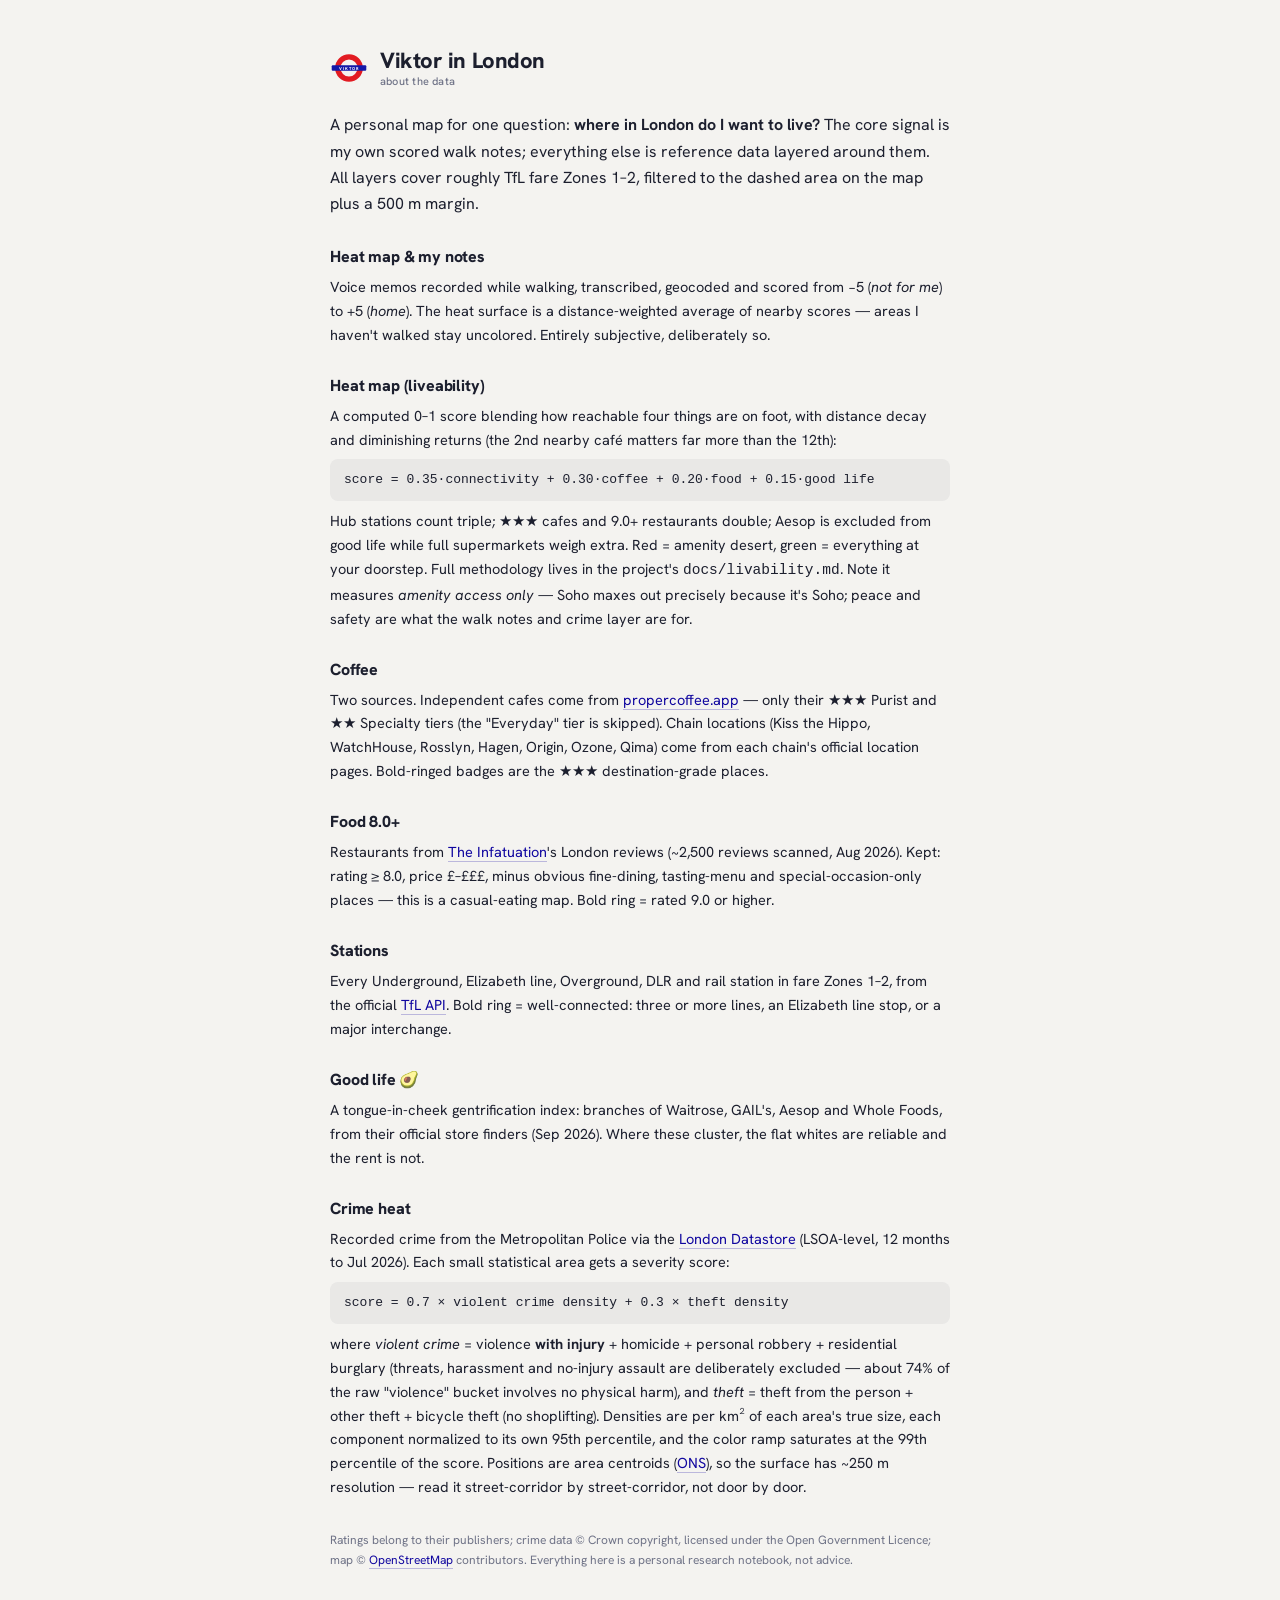
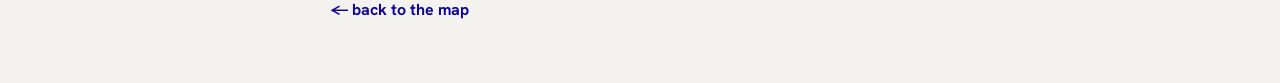
==== about.html @ ff9dac07 "Viktor in London — personal where-to-live map Static Leaflet site at viktor-in-london.uk: scored wal" ====
<!DOCTYPE html>
<html lang="en">
<head>
  <meta charset="utf-8">
  <meta name="viewport" content="width=device-width, initial-scale=1">
  <title>About — Viktor in London</title>
  <meta name="description" content="Where the data on the Viktor in London map comes from.">
  <link rel="icon" href="img/apple-touch-icon.png" type="image/png">
  <link rel="apple-touch-icon" href="img/apple-touch-icon.png">
  <link rel="preconnect" href="https://fonts.googleapis.com">
  <link rel="preconnect" href="https://fonts.gstatic.com" crossorigin>
  <link href="https://fonts.googleapis.com/css2?family=Hanken+Grotesk:wght@400;500;600;700;800&display=swap" rel="stylesheet">
  <link rel="stylesheet" href="css/style.css">
</head>
<body class="about-page">
  <main class="about">
    <div class="brand">
      <svg class="mark" viewBox="0 0 100 100" aria-hidden="true">
        <circle cx="50" cy="50" r="29.5" fill="none" stroke="#e21b22" stroke-width="14"/>
        <rect x="4.5" y="42.5" width="91" height="15" rx="2.8" fill="#1418a8"/>
        <text x="51" y="50.6" text-anchor="middle" dominant-baseline="central" font-size="11" font-weight="800" letter-spacing="2.2" fill="#fff" font-family="Hanken Grotesk, Arial, sans-serif">VIKTOR</text>
      </svg>
      <div class="brand-text">
        <h1>Viktor in London</h1>
        <div class="sub">about the data</div>
      </div>
    </div>

    <p class="lede">
      A personal map for one question: <strong>where in London do I want to live?</strong>
      The core signal is my own scored walk notes; everything else is reference data
      layered around them. All layers cover roughly TfL fare Zones 1–2, filtered to
      the dashed area on the map plus a 500&nbsp;m margin.
    </p>

    <section>
      <h2>Heat map &amp; my notes</h2>
      <p>Voice memos recorded while walking, transcribed, geocoded and scored from
      −5 (<em>not for me</em>) to +5 (<em>home</em>). The heat surface is a
      distance-weighted average of nearby scores — areas I haven't walked stay
      uncolored. Entirely subjective, deliberately so.</p>
    </section>

    <section>
      <h2>Heat map (liveability)</h2>
      <p>A computed 0–1 score blending how reachable four things are on foot,
      with distance decay and diminishing returns (the 2nd nearby café matters
      far more than the 12th):</p>
      <p class="formula">score = 0.35·connectivity + 0.30·coffee + 0.20·food + 0.15·good&nbsp;life</p>
      <p>Hub stations count triple; ★★★ cafes and 9.0+ restaurants double;
      Aesop is excluded from good life while full supermarkets weigh extra.
      Red = amenity desert, green = everything at your doorstep. Full
      methodology lives in the project's <code>docs/livability.md</code>.
      Note it measures <em>amenity access only</em> — Soho maxes out precisely
      because it's Soho; peace and safety are what the walk notes and crime
      layer are for.</p>
    </section>

    <section>
      <h2>Coffee</h2>
      <p>Two sources. Independent cafes come from
      <a href="https://propercoffee.app/london">propercoffee.app</a> — only their
      ★★★&nbsp;Purist and ★★&nbsp;Specialty tiers (the "Everyday" tier is skipped).
      Chain locations (Kiss the Hippo, WatchHouse, Rosslyn, Hagen, Origin, Ozone,
      Qima) come from each chain's official location pages. Bold-ringed badges are
      the ★★★ destination-grade places.</p>
    </section>

    <section>
      <h2>Food 8.0+</h2>
      <p>Restaurants from <a href="https://www.theinfatuation.com/london">The
      Infatuation</a>'s London reviews (~2,500 reviews scanned, Aug&nbsp;2026).
      Kept: rating ≥ 8.0, price £–£££, minus obvious fine-dining, tasting-menu and
      special-occasion-only places — this is a casual-eating map. Bold ring =
      rated 9.0 or higher.</p>
    </section>

    <section>
      <h2>Stations</h2>
      <p>Every Underground, Elizabeth line, Overground, DLR and rail station in
      fare Zones 1–2, from the official
      <a href="https://api.tfl.gov.uk">TfL API</a>. Bold ring = well-connected:
      three or more lines, an Elizabeth line stop, or a major interchange.</p>
    </section>

    <section>
      <h2>Good life 🥑</h2>
      <p>A tongue-in-cheek gentrification index: branches of Waitrose,
      GAIL's, Aesop and Whole Foods, from their official store finders
      (Sep&nbsp;2026). Where these cluster, the flat whites are reliable and the
      rent is not.</p>
    </section>

    <section>
      <h2>Crime heat</h2>
      <p>Recorded crime from the Metropolitan Police via the
      <a href="https://data.london.gov.uk/dataset/recorded_crime_summary">London
      Datastore</a> (LSOA-level, 12 months to Jul&nbsp;2026). Each small
      statistical area gets a severity score:</p>
      <p class="formula">score = 0.7 × violent&nbsp;crime&nbsp;density + 0.3 × theft&nbsp;density</p>
      <p>where <em>violent crime</em> = violence <strong>with injury</strong> +
      homicide + personal robbery + residential burglary (threats, harassment and
      no-injury assault are deliberately excluded — about 74% of the raw "violence"
      bucket involves no physical harm), and <em>theft</em> = theft from the person
      + other theft + bicycle theft (no shoplifting). Densities are per km² of each
      area's true size, each component normalized to its own 95th percentile, and
      the color ramp saturates at the 99th percentile of the score. Positions are
      area centroids (<a href="https://geoportal.statistics.gov.uk">ONS</a>), so
      the surface has ~250&nbsp;m resolution — read it street-corridor by street-corridor,
      not door by door.</p>
    </section>

    <p class="disclaimer">
      Ratings belong to their publishers; crime data © Crown copyright, licensed
      under the Open Government Licence; map ©
      <a href="https://www.openstreetmap.org/copyright">OpenStreetMap</a> contributors.
      Everything here is a personal research notebook, not advice.
    </p>

    <a class="back-link" href="/">← back to the map</a>
  </main>
</body>
</html>
---- css/style.css ----
:root {
  --navy: #10069f;
  --red: #dc241f;
  --ink: #1c1f2e;
  --muted: #6f7387;
  --line: rgba(28, 31, 46, 0.08);
}

html, body {
  margin: 0;
  padding: 0;
  height: 100%;
  font-family: "Hanken Grotesk", -apple-system, BlinkMacSystemFont, "Segoe UI", sans-serif;
  color: var(--ink);
}

#map {
  position: absolute;
  inset: 0;
  background: #e8e8e4;
}

/* Mute the base map so the heat colors stand out. */
.base-tiles {
  filter: grayscale(0.85) brightness(1.06) contrast(0.96);
}

/* ---------- Panel ---------- */

.panel {
  position: absolute;
  top: 16px;
  right: 16px;
  z-index: 1000;
  width: 248px;
  padding: 20px 20px 16px;
  background: rgba(255, 255, 255, 0.8);
  -webkit-backdrop-filter: blur(20px) saturate(1.4);
  backdrop-filter: blur(20px) saturate(1.4);
  border: 1px solid rgba(255, 255, 255, 0.6);
  border-radius: 18px;
  box-shadow: 0 12px 40px rgba(16, 20, 60, 0.14), 0 1px 3px rgba(16, 20, 60, 0.08);
}

.brand {
  display: flex;
  align-items: center;
  gap: 12px;
  margin-bottom: 14px;
}

/* the VIKTOR roundel mark */
.mark {
  flex: none;
  width: 38px;
  height: 38px;
}

.mark--small {
  width: 28px;
  height: 28px;
}

.brand-text h1 {
  margin: 0;
  font-size: 17px;
  font-weight: 800;
  letter-spacing: -0.02em;
  line-height: 1.15;
}

.sub {
  font-size: 11px;
  font-weight: 500;
  color: var(--muted);
  letter-spacing: 0.02em;
  margin-top: 1px;
}

/* ---------- Toggle rows ---------- */

.rows {
  display: flex;
  flex-direction: column;
}

.row {
  display: flex;
  align-items: center;
  padding: 7px 0;
  cursor: pointer;
  user-select: none;
}

.row .txt {
  font-size: 13.5px;
  font-weight: 600;
  letter-spacing: -0.01em;
}

/* small cursive source tag next to a layer name */
.src {
  font-size: 10px;
  font-weight: 500;
  font-style: italic;
  letter-spacing: 0;
  color: var(--muted);
}

.src a {
  color: inherit;
  text-decoration: none;
  border-bottom: 1px dotted currentColor;
}

.src a:hover {
  color: var(--navy);
}

.row input {
  display: none;
}

.sw {
  margin-left: auto;
  flex: none;
  width: 34px;
  height: 20px;
  border-radius: 10px;
  background: rgba(28, 31, 46, 0.16);
  position: relative;
  transition: background 0.18s ease;
}

.sw::after {
  content: "";
  position: absolute;
  top: 2px;
  left: 2px;
  width: 16px;
  height: 16px;
  border-radius: 50%;
  background: #fff;
  box-shadow: 0 1px 3px rgba(0, 0, 0, 0.25);
  transition: transform 0.18s ease;
}

.row input:checked ~ .sw {
  background: var(--navy);
}

.row input:checked ~ .sw::after {
  transform: translateX(14px);
}

.row:hover .sw {
  filter: brightness(1.08);
}

.divider {
  height: 1px;
  background: var(--line);
  margin: 10px 0 12px;
}

/* ---------- Legend ---------- */

.legend {
  display: flex;
  align-items: center;
  gap: 8px;
  margin-top: 12px;
}

.legend-bar {
  flex: 1;
  height: 6px;
  border-radius: 3px;
  background: linear-gradient(to right,
    rgb(215, 48, 39),
    rgb(254, 224, 139),
    rgb(26, 152, 80));
}

.legend-label {
  font-size: 10px;
  font-weight: 700;
  text-transform: uppercase;
  letter-spacing: 0.07em;
  color: var(--muted);
}

/* ---------- Mobile: panel collapsed behind the roundel button ---------- */

.panel-toggle {
  display: none;
  position: absolute;
  top: 12px;
  right: 12px;
  z-index: 1001;
  width: 46px;
  height: 46px;
  align-items: center;
  justify-content: center;
  border: 1px solid rgba(255, 255, 255, 0.6);
  border-radius: 50%;
  background: rgba(255, 255, 255, 0.85);
  -webkit-backdrop-filter: blur(16px);
  backdrop-filter: blur(16px);
  box-shadow: 0 6px 24px rgba(16, 20, 60, 0.18);
  cursor: pointer;
  padding: 0;
}

@media (max-width: 640px) {
  .panel-toggle {
    display: flex;
  }

  .panel {
    display: none;
    top: 68px;
    right: 12px;
    left: auto;
    width: min(248px, calc(100vw - 24px));
    max-height: calc(100vh - 84px);
    overflow-y: auto;
  }

  .panel.open {
    display: block;
  }
}

.about-link {
  display: block;
  margin-top: 12px;
  font-size: 11px;
  font-weight: 700;
  font-style: italic;
  color: var(--muted);
  text-decoration: none;
}

.about-link:hover {
  color: var(--navy);
}

/* ---------- About page ---------- */

.about-page {
  overflow: auto;
  background: #f4f3f0;
}

.about {
  max-width: 620px;
  margin: 0 auto;
  padding: 48px 24px 64px;
}

.about .brand {
  margin-bottom: 24px;
}

.about h1 {
  font-size: 22px;
}

.about h2 {
  font-size: 16px;
  font-weight: 800;
  letter-spacing: -0.01em;
  margin: 28px 0 6px;
}

.about p {
  font-size: 14.5px;
  line-height: 1.65;
  margin: 8px 0;
  color: var(--ink);
}

.about .lede {
  font-size: 16px;
}

.about a {
  color: var(--navy);
  text-decoration: none;
  border-bottom: 1px solid rgba(16, 6, 159, 0.25);
}

.about a:hover {
  border-bottom-color: var(--navy);
}

.about .formula {
  font-family: ui-monospace, "SF Mono", Menlo, monospace;
  font-size: 13px;
  background: rgba(28, 31, 46, 0.05);
  padding: 10px 14px;
  border-radius: 8px;
}

.about .disclaimer {
  margin-top: 32px;
  font-size: 12px;
  color: var(--muted);
}

.about .back-link {
  display: inline-block;
  margin-top: 20px;
  font-weight: 700;
  border: none;
}

/* ---------- "Show me" locate button ---------- */

.locate-btn {
  position: absolute;
  bottom: 28px;
  right: 12px;
  z-index: 1001;
  width: 46px;
  height: 46px;
  display: flex;
  align-items: center;
  justify-content: center;
  border: 1px solid rgba(255, 255, 255, 0.6);
  border-radius: 50%;
  background: rgba(255, 255, 255, 0.85);
  -webkit-backdrop-filter: blur(16px);
  backdrop-filter: blur(16px);
  box-shadow: 0 6px 24px rgba(16, 20, 60, 0.18);
  cursor: pointer;
  padding: 0;
  color: var(--navy);
}

.locate-btn:hover {
  background: #fff;
}

.locate-btn.locating svg {
  animation: locate-pulse 1s ease-in-out infinite;
}

@keyframes locate-pulse {
  50% { opacity: 0.3; }
}

/* the "you are here" dot */
.me-dot {
  background: var(--navy);
  border: 3px solid #fff;
  border-radius: 50%;
  box-shadow: 0 0 0 0 rgba(16, 6, 159, 0.45);
  animation: me-pulse 2s ease-out infinite;
}

@keyframes me-pulse {
  0% { box-shadow: 0 0 0 0 rgba(16, 6, 159, 0.45); }
  70% { box-shadow: 0 0 0 14px rgba(16, 6, 159, 0); }
  100% { box-shadow: 0 0 0 0 rgba(16, 6, 159, 0); }
}

/* ---------- Toast ---------- */

.toast {
  position: absolute;
  bottom: 24px;
  left: 50%;
  transform: translateX(-50%) translateY(8px);
  z-index: 1002;
  background: rgba(28, 31, 46, 0.92);
  color: #fff;
  font-size: 12.5px;
  font-weight: 600;
  padding: 9px 16px;
  border-radius: 10px;
  opacity: 0;
  pointer-events: none;
  transition: opacity 0.25s ease, transform 0.25s ease;
  max-width: 86vw;
  text-align: center;
}

.toast.show {
  opacity: 1;
  transform: translateX(-50%) translateY(0);
}

/* ---------- Marker badges ----------
   .badge is the shared round emoji chip; each layer has a color variant,
   and a "-bold" variant marks the top tier (★★★ cafes, 9.0+ food, hub stations). */

.badge {
  font-size: 11px;
  line-height: 18px;
  text-align: center;
  background: rgba(255, 255, 255, 0.94);
  border-radius: 50%;
  box-shadow: 0 1px 4px rgba(16, 20, 60, 0.28);
}

.badge--coffee { border: 1px solid #b08968; font-size: 12px; }
.badge--coffee-bold { border: 2px solid #7f4f24; background: #fff3e0; }

.badge--food { border: 1px solid #845ef7; }
.badge--food-bold { border: 2px solid #5f3dc4; background: #f3f0ff; }

.badge--station { border: 1px solid #4263eb; }
.badge--station-bold { border: 2px solid var(--navy); background: #edf2ff; }

.badge--wealth { border: 1px solid #74a12e; background: #f7fbe8; }

/* ---------- Leaflet chrome ---------- */

.leaflet-container {
  font-family: "Hanken Grotesk", -apple-system, sans-serif;
}

.leaflet-control-zoom {
  border: none !important;
  border-radius: 12px;
  overflow: hidden;
  box-shadow: 0 6px 24px rgba(16, 20, 60, 0.16) !important;
}

.leaflet-control-zoom a {
  width: 34px !important;
  height: 34px !important;
  line-height: 34px !important;
  font-size: 17px;
  font-weight: 600;
  color: var(--ink) !important;
  background: rgba(255, 255, 255, 0.9) !important;
  -webkit-backdrop-filter: blur(12px);
  backdrop-filter: blur(12px);
  border: none !important;
}

.leaflet-control-zoom a:hover {
  background: #fff !important;
  color: var(--navy) !important;
}

.leaflet-control-attribution {
  background: rgba(255, 255, 255, 0.7) !important;
  -webkit-backdrop-filter: blur(8px);
  backdrop-filter: blur(8px);
  font-size: 9px !important;
  color: var(--muted) !important;
  border-radius: 8px 0 0 0;
}

.leaflet-control-scale-line {
  font-family: "Hanken Grotesk", -apple-system, sans-serif;
  font-size: 10px;
  font-weight: 700;
  letter-spacing: 0.04em;
  color: var(--ink);
  background: rgba(255, 255, 255, 0.75) !important;
  -webkit-backdrop-filter: blur(8px);
  backdrop-filter: blur(8px);
  border: 1.5px solid var(--ink) !important;
  border-top: none !important;
  border-radius: 0 0 6px 6px;
  padding: 2px 6px 1px;
  box-shadow: 0 2px 8px rgba(16, 20, 60, 0.12);
}

/* ---------- Popups ---------- */

.leaflet-popup-content-wrapper {
  border-radius: 14px;
  box-shadow: 0 12px 36px rgba(16, 20, 60, 0.2);
  padding: 4px 2px;
}

.leaflet-popup-content {
  margin: 10px 14px;
  font-family: "Hanken Grotesk", -apple-system, sans-serif;
  font-size: 13px;
  line-height: 1.45;
}

.leaflet-popup-tip {
  box-shadow: 0 2px 8px rgba(16, 20, 60, 0.12);
}

.note-popup {
  max-width: 240px;
}

.note-popup .score {
  font-weight: 700;
  font-size: 13.5px;
  letter-spacing: -0.01em;
  margin-bottom: 3px;
}

.note-popup .date {
  color: var(--muted);
  font-size: 11px;
  margin-top: 6px;
}
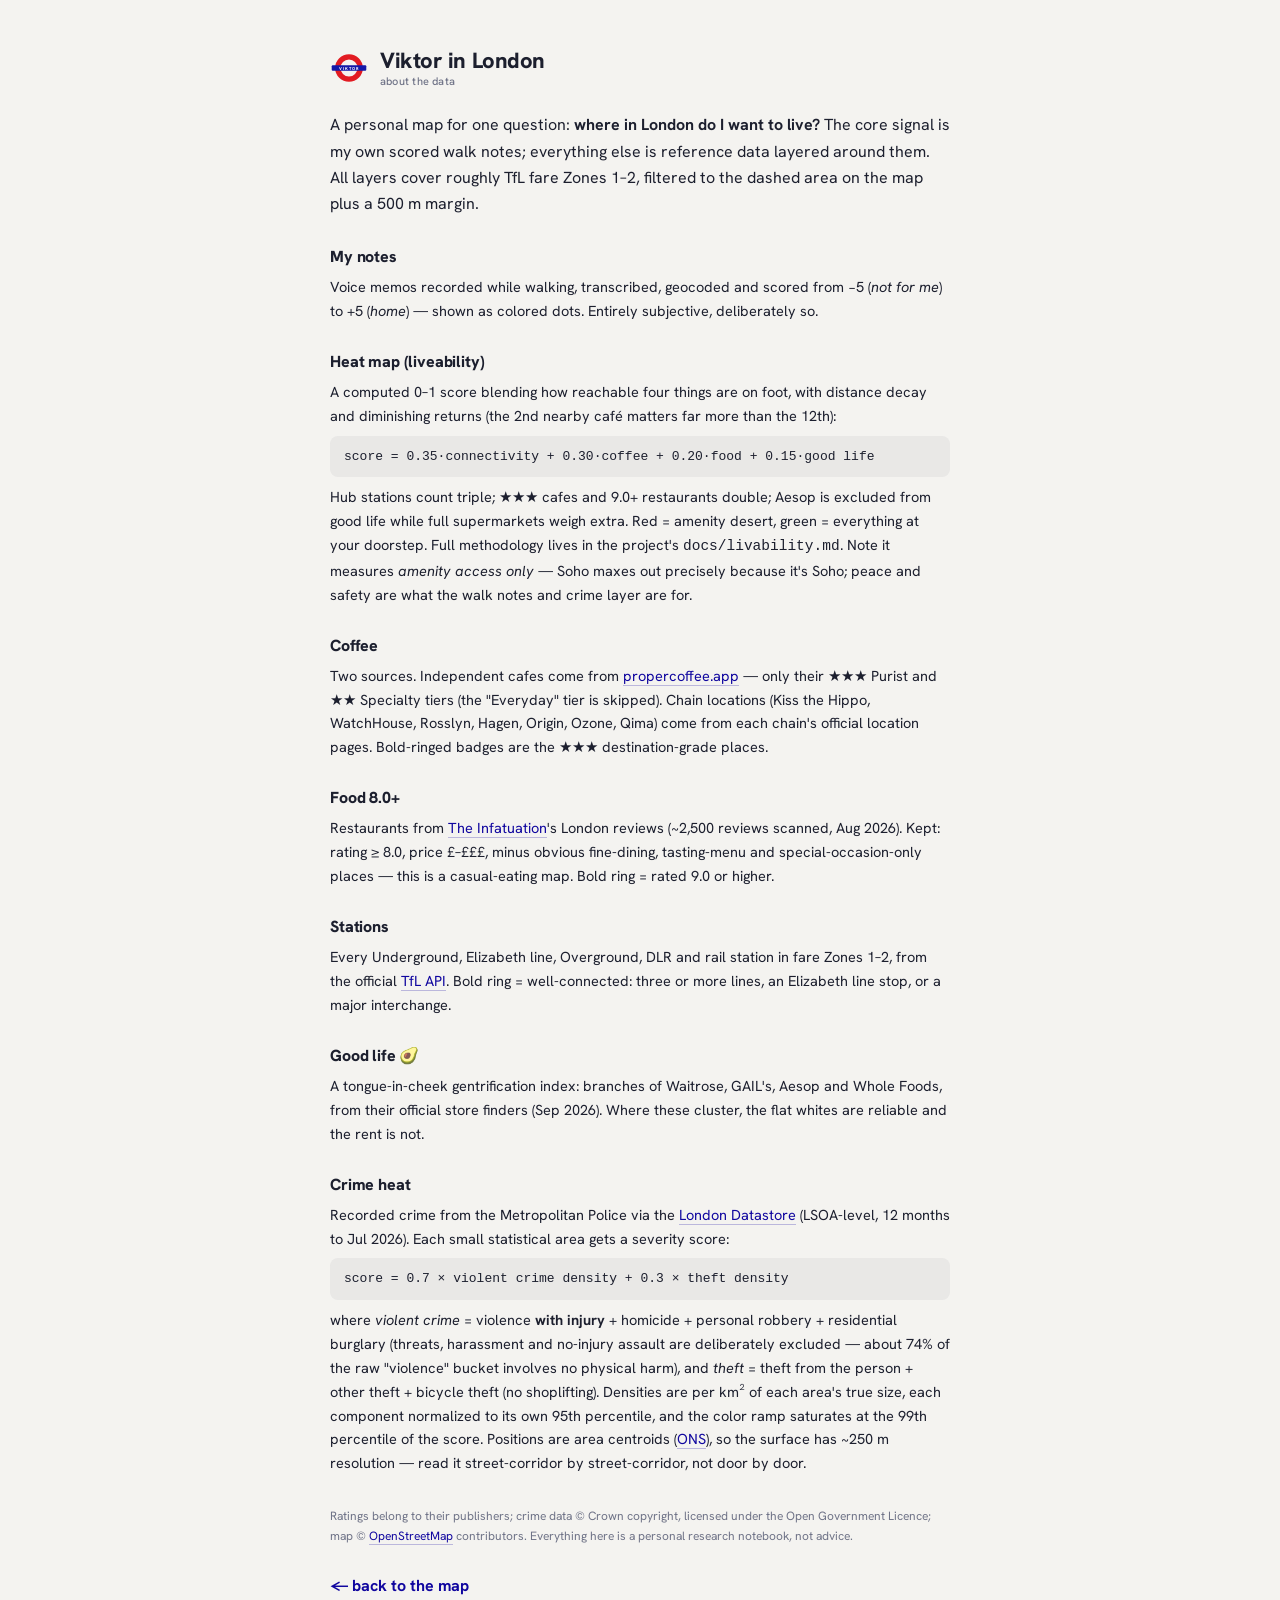
==== commit c90d387d: "Fix stale heat-map description on the about page Co-Authored-By: Claude Fable 5 <noreply@anthropic.c" ====
--- a/about.html
+++ b/about.html
@@ -34,11 +34,10 @@
     </p>
 
     <section>
-      <h2>Heat map &amp; my notes</h2>
+      <h2>My notes</h2>
       <p>Voice memos recorded while walking, transcribed, geocoded and scored from
-      −5 (<em>not for me</em>) to +5 (<em>home</em>). The heat surface is a
-      distance-weighted average of nearby scores — areas I haven't walked stay
-      uncolored. Entirely subjective, deliberately so.</p>
+      −5 (<em>not for me</em>) to +5 (<em>home</em>) — shown as colored dots.
+      Entirely subjective, deliberately so.</p>
     </section>
 
     <section>
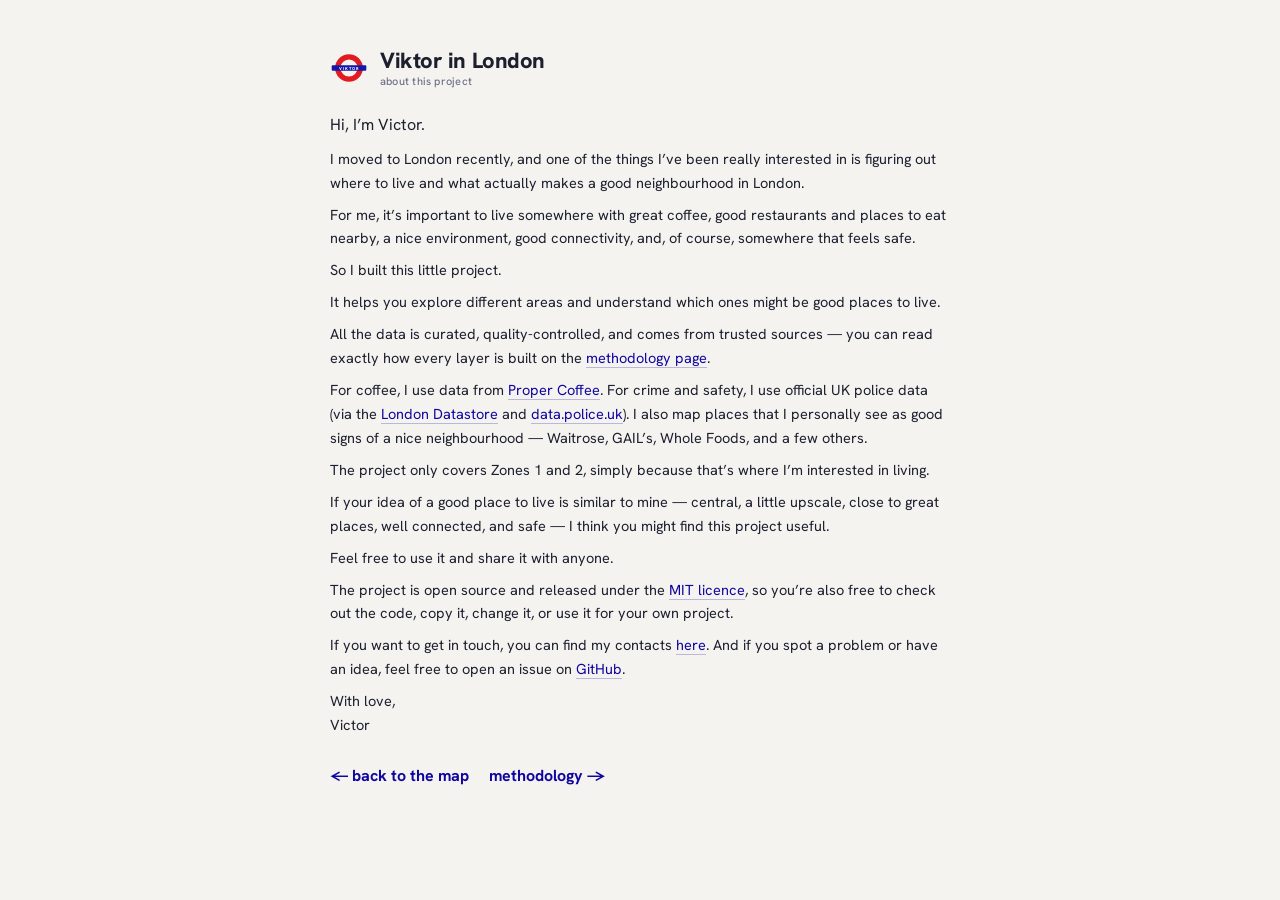
==== commit ceea05b1: "Add personal about page; move data explainer to methodology.html The about page is Victor's letter o" ====
--- a/about.html
+++ b/about.html
@@ -4,7 +4,7 @@
   <meta charset="utf-8">
   <meta name="viewport" content="width=device-width, initial-scale=1">
   <title>About — Viktor in London</title>
-  <meta name="description" content="Where the data on the Viktor in London map comes from.">
+  <meta name="description" content="Why this map exists — a personal project about finding a good place to live in London.">
   <link rel="icon" href="img/apple-touch-icon.png" type="image/png">
   <link rel="apple-touch-icon" href="img/apple-touch-icon.png">
   <link rel="preconnect" href="https://fonts.googleapis.com">
@@ -22,101 +22,60 @@
       </svg>
       <div class="brand-text">
         <h1>Viktor in London</h1>
-        <div class="sub">about the data</div>
+        <div class="sub">about this project</div>
       </div>
     </div>
 
-    <p class="lede">
-      A personal map for one question: <strong>where in London do I want to live?</strong>
-      The core signal is my own scored walk notes; everything else is reference data
-      layered around them. All layers cover roughly TfL fare Zones 1–2, filtered to
-      the dashed area on the map plus a 500&nbsp;m margin.
-    </p>
+    <p class="lede">Hi, I’m Victor.</p>
 
-    <section>
-      <h2>My notes</h2>
-      <p>Voice memos recorded while walking, transcribed, geocoded and scored from
-      −5 (<em>not for me</em>) to +5 (<em>home</em>) — shown as colored dots.
-      Entirely subjective, deliberately so.</p>
-    </section>
+    <p>I moved to London recently, and one of the things I’ve been really
+    interested in is figuring out where to live and what actually makes a good
+    neighbourhood in London.</p>
 
-    <section>
-      <h2>Heat map (liveability)</h2>
-      <p>A computed 0–1 score blending how reachable four things are on foot,
-      with distance decay and diminishing returns (the 2nd nearby café matters
-      far more than the 12th):</p>
-      <p class="formula">score = 0.35·connectivity + 0.30·coffee + 0.20·food + 0.15·good&nbsp;life</p>
-      <p>Hub stations count triple; ★★★ cafes and 9.0+ restaurants double;
-      Aesop is excluded from good life while full supermarkets weigh extra.
-      Red = amenity desert, green = everything at your doorstep. Full
-      methodology lives in the project's <code>docs/livability.md</code>.
-      Note it measures <em>amenity access only</em> — Soho maxes out precisely
-      because it's Soho; peace and safety are what the walk notes and crime
-      layer are for.</p>
-    </section>
+    <p>For me, it’s important to live somewhere with great coffee, good
+    restaurants and places to eat nearby, a nice environment, good
+    connectivity, and, of course, somewhere that feels safe.</p>
 
-    <section>
-      <h2>Coffee</h2>
-      <p>Two sources. Independent cafes come from
-      <a href="https://propercoffee.app/london">propercoffee.app</a> — only their
-      ★★★&nbsp;Purist and ★★&nbsp;Specialty tiers (the "Everyday" tier is skipped).
-      Chain locations (Kiss the Hippo, WatchHouse, Rosslyn, Hagen, Origin, Ozone,
-      Qima) come from each chain's official location pages. Bold-ringed badges are
-      the ★★★ destination-grade places.</p>
-    </section>
+    <p>So I built this little project.</p>
 
-    <section>
-      <h2>Food 8.0+</h2>
-      <p>Restaurants from <a href="https://www.theinfatuation.com/london">The
-      Infatuation</a>'s London reviews (~2,500 reviews scanned, Aug&nbsp;2026).
-      Kept: rating ≥ 8.0, price £–£££, minus obvious fine-dining, tasting-menu and
-      special-occasion-only places — this is a casual-eating map. Bold ring =
-      rated 9.0 or higher.</p>
-    </section>
+    <p>It helps you explore different areas and understand which ones might be
+    good places to live.</p>
 
-    <section>
-      <h2>Stations</h2>
-      <p>Every Underground, Elizabeth line, Overground, DLR and rail station in
-      fare Zones 1–2, from the official
-      <a href="https://api.tfl.gov.uk">TfL API</a>. Bold ring = well-connected:
-      three or more lines, an Elizabeth line stop, or a major interchange.</p>
-    </section>
+    <p>All the data is curated, quality-controlled, and comes from trusted
+    sources — you can read exactly how every layer is built on the
+    <a href="methodology.html">methodology page</a>.</p>
 
-    <section>
-      <h2>Good life 🥑</h2>
-      <p>A tongue-in-cheek gentrification index: branches of Waitrose,
-      GAIL's, Aesop and Whole Foods, from their official store finders
-      (Sep&nbsp;2026). Where these cluster, the flat whites are reliable and the
-      rent is not.</p>
-    </section>
+    <p>For coffee, I use data from
+    <a href="https://propercoffee.app/">Proper Coffee</a>. For crime and
+    safety, I use official UK police data (via the
+    <a href="https://data.london.gov.uk/dataset/recorded_crime_summary">London
+    Datastore</a> and <a href="https://data.police.uk/">data.police.uk</a>).
+    I also map places that I personally see as good signs of a nice
+    neighbourhood — Waitrose, GAIL’s, Whole Foods, and a few others.</p>
 
-    <section>
-      <h2>Crime heat</h2>
-      <p>Recorded crime from the Metropolitan Police via the
-      <a href="https://data.london.gov.uk/dataset/recorded_crime_summary">London
-      Datastore</a> (LSOA-level, 12 months to Jul&nbsp;2026). Each small
-      statistical area gets a severity score:</p>
-      <p class="formula">score = 0.7 × violent&nbsp;crime&nbsp;density + 0.3 × theft&nbsp;density</p>
-      <p>where <em>violent crime</em> = violence <strong>with injury</strong> +
-      homicide + personal robbery + residential burglary (threats, harassment and
-      no-injury assault are deliberately excluded — about 74% of the raw "violence"
-      bucket involves no physical harm), and <em>theft</em> = theft from the person
-      + other theft + bicycle theft (no shoplifting). Densities are per km² of each
-      area's true size, each component normalized to its own 95th percentile, and
-      the color ramp saturates at the 99th percentile of the score. Positions are
-      area centroids (<a href="https://geoportal.statistics.gov.uk">ONS</a>), so
-      the surface has ~250&nbsp;m resolution — read it street-corridor by street-corridor,
-      not door by door.</p>
-    </section>
+    <p>The project only covers Zones 1 and 2, simply because that’s where I’m
+    interested in living.</p>
 
-    <p class="disclaimer">
-      Ratings belong to their publishers; crime data © Crown copyright, licensed
-      under the Open Government Licence; map ©
-      <a href="https://www.openstreetmap.org/copyright">OpenStreetMap</a> contributors.
-      Everything here is a personal research notebook, not advice.
-    </p>
+    <p>If your idea of a good place to live is similar to mine — central, a
+    little upscale, close to great places, well connected, and safe — I think
+    you might find this project useful.</p>
+
+    <p>Feel free to use it and share it with anyone.</p>
+
+    <p>The project is open source and released under the
+    <a href="https://github.com/jkee/viktor-in-london/blob/main/LICENSE">MIT
+    licence</a>, so you’re also free to check out the code, copy it, change
+    it, or use it for your own project.</p>
+
+    <p>If you want to get in touch, you can find my contacts
+    <a href="https://github.com/jkee">here</a>. And if you spot a problem or
+    have an idea, feel free to open an issue on
+    <a href="https://github.com/jkee/viktor-in-london">GitHub</a>.</p>
+
+    <p>With love,<br>Victor</p>
 
     <a class="back-link" href="/">← back to the map</a>
+    <a class="back-link" href="methodology.html" style="margin-left:16px">methodology →</a>
   </main>
 </body>
 </html>
--- a/css/style.css
+++ b/css/style.css
@@ -22,7 +22,7 @@
 
 /* Mute the base map so the heat colors stand out. */
 .base-tiles {
-  filter: grayscale(0.85) brightness(1.06) contrast(0.96);
+  /* Voyager is already muted; no desaturation needed. */
 }
 
 /* ---------- Panel ---------- */
@@ -230,6 +230,11 @@
   .panel.open {
     display: block;
   }
+}
+
+.panel-links {
+  display: flex;
+  gap: 14px;
 }
 
 .about-link {
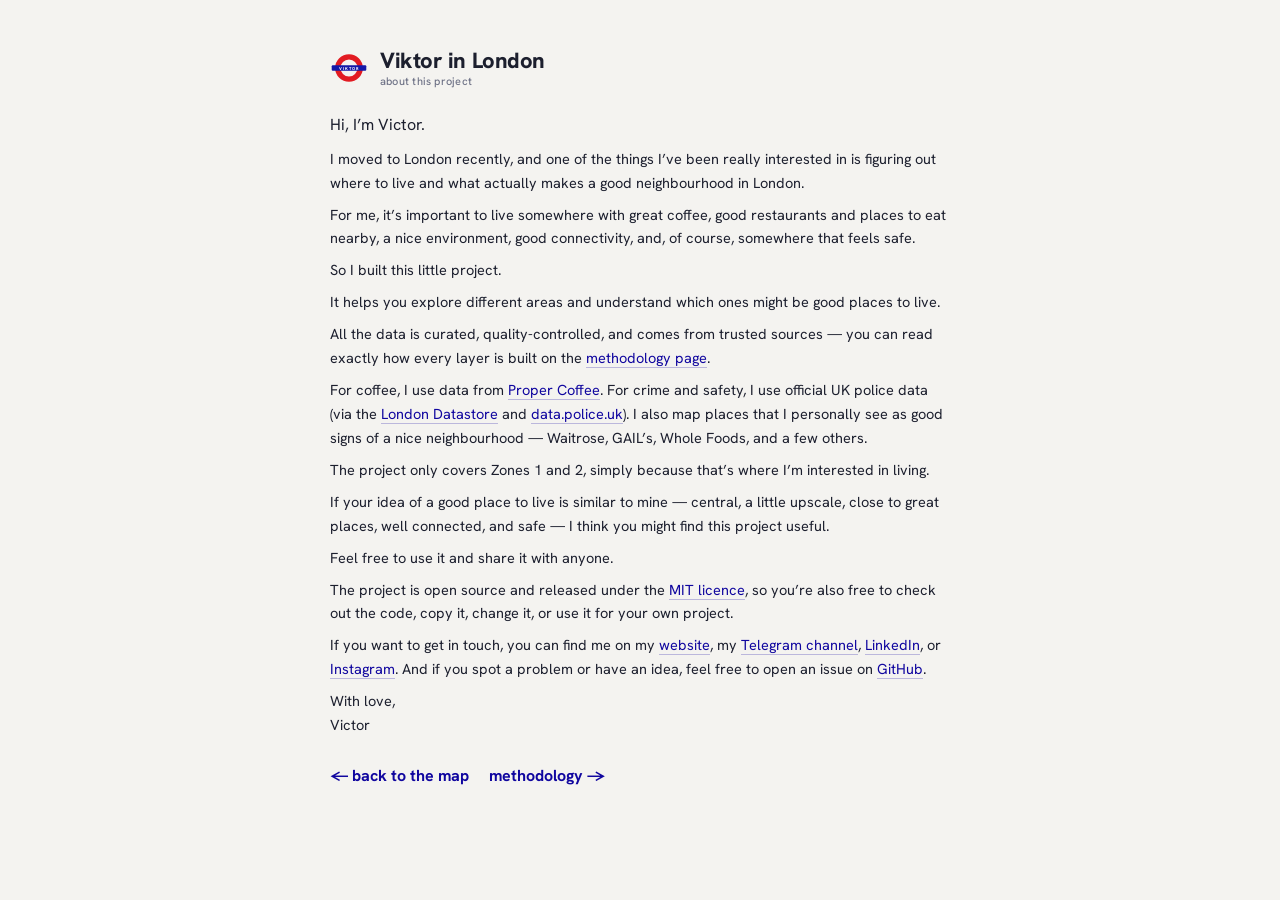
==== commit 0b43388b: "Fix the broken favicon; add link previews, canonicals, robots and sitemap - img/apple-touch-icon.png" ====
--- a/about.html
+++ b/about.html
@@ -5,6 +5,18 @@
   <meta name="viewport" content="width=device-width, initial-scale=1">
   <title>About — Viktor in London</title>
   <meta name="description" content="Why this map exists — a personal project about finding a good place to live in London.">
+  <meta name="theme-color" content="#10069f">
+  <link rel="canonical" href="https://viktor-in-london.uk/about.html">
+  <meta property="og:type" content="website">
+  <meta property="og:site_name" content="Viktor in London">
+  <meta property="og:title" content="About — Viktor in London">
+  <meta property="og:description" content="Why this map exists — a personal project about finding a good place to live in London.">
+  <meta property="og:url" content="https://viktor-in-london.uk/about.html">
+  <meta property="og:image" content="https://viktor-in-london.uk/img/og-image.jpg">
+  <meta property="og:image:width" content="1200">
+  <meta property="og:image:height" content="630">
+  <meta property="og:image:alt" content="Map of central London with a teal liveability heat map and coffee, food and station badges">
+  <meta name="twitter:card" content="summary_large_image">
   <link rel="icon" href="img/apple-touch-icon.png" type="image/png">
   <link rel="apple-touch-icon" href="img/apple-touch-icon.png">
   <link rel="preconnect" href="https://fonts.googleapis.com">
@@ -67,9 +79,12 @@
     licence</a>, so you’re also free to check out the code, copy it, change
     it, or use it for your own project.</p>
 
-    <p>If you want to get in touch, you can find my contacts
-    <a href="https://github.com/jkee">here</a>. And if you spot a problem or
-    have an idea, feel free to open an issue on
+    <p>If you want to get in touch, you can find me on my
+    <a href="https://vitya.ai/">website</a>, my
+    <a href="https://t.me/singularityfm">Telegram channel</a>,
+    <a href="https://www.linkedin.com/in/tarnavsky/">LinkedIn</a>, or
+    <a href="https://www.instagram.com/suicidecoding/">Instagram</a>.
+    And if you spot a problem or have an idea, feel free to open an issue on
     <a href="https://github.com/jkee/viktor-in-london">GitHub</a>.</p>
 
     <p>With love,<br>Victor</p>
--- a/css/style.css
+++ b/css/style.css
@@ -18,11 +18,6 @@
   position: absolute;
   inset: 0;
   background: #e8e8e4;
-}
-
-/* Mute the base map so the heat colors stand out. */
-.base-tiles {
-  /* Voyager is already muted; no desaturation needed. */
 }
 
 /* ---------- Panel ---------- */
@@ -117,8 +112,17 @@
   color: var(--navy);
 }
 
+/* visually hidden but still focusable, so the toggles work from the keyboard */
 .row input {
-  display: none;
+  position: absolute;
+  width: 1px;
+  height: 1px;
+  margin: -1px;
+  padding: 0;
+  border: 0;
+  overflow: hidden;
+  clip-path: inset(50%);
+  white-space: nowrap;
 }
 
 .sw {
@@ -145,6 +149,11 @@
   transition: transform 0.18s ease;
 }
 
+.row input:focus-visible ~ .sw {
+  outline: 2px solid var(--navy);
+  outline-offset: 2px;
+}
+
 .row input:checked ~ .sw {
   background: var(--navy);
 }
@@ -172,14 +181,17 @@
   margin-top: 12px;
 }
 
+/* the five stops mirror CONFIG.livability.grades in js/app.js — keep in sync */
 .legend-bar {
   flex: 1;
   height: 6px;
   border-radius: 3px;
   background: linear-gradient(to right,
-    rgb(215, 48, 39),
-    rgb(254, 224, 139),
-    rgb(26, 152, 80));
+    rgb(214, 237, 233) 0 20%,
+    rgb(178, 220, 213) 20% 40%,
+    rgb(135, 199, 189) 40% 60%,
+    rgb(26, 138, 126) 60% 80%,
+    rgb(4, 92, 84) 80% 100%);
 }
 
 .legend-label {
